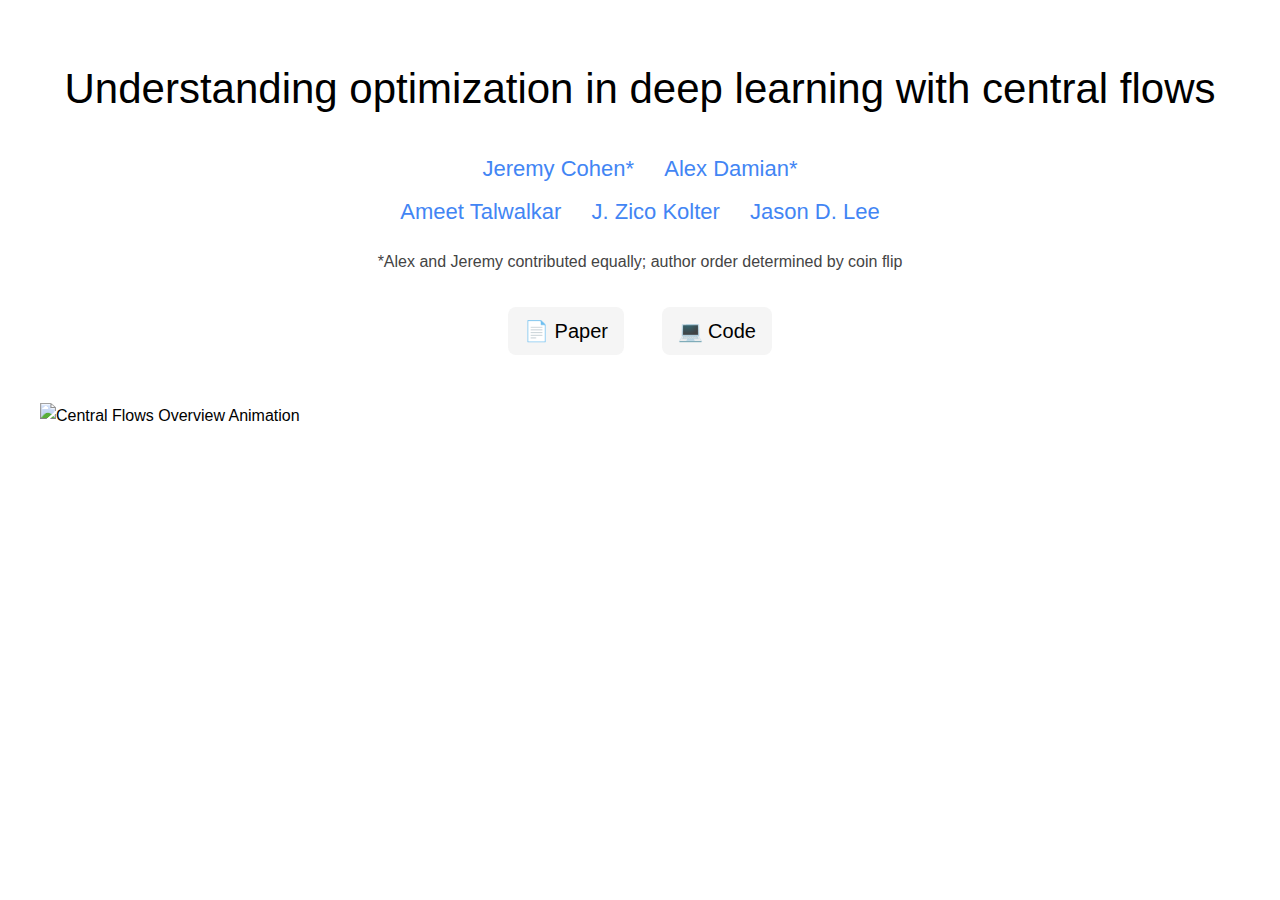
==== index.html @ a028b7a2 "initial commit" ====
<!DOCTYPE html>
<html lang="en">
<head>
    <meta charset="UTF-8">
    <meta name="viewport" content="width=device-width, initial-scale=1.0">
    <title>Central Flows</title>
    <link rel="stylesheet" href="https://cdnjs.cloudflare.com/ajax/libs/font-awesome/6.5.1/css/all.min.css">
    <style>
        body {
            font-family: -apple-system, BlinkMacSystemFont, "Segoe UI", Roboto, sans-serif;
            max-width: 1200px;
            margin: 60px auto;
            padding: 0 20px;
            line-height: 1.6;
            color: #000;
        }
        h1 {
            font-size: 42px;
            text-align: center;
            margin-bottom: 32px;
            font-weight: normal;
            line-height: 1.4;
        }
        .authors {
            text-align: center;
            margin-bottom: 32px;
            font-size: 22px;
        }
        .primary-authors {
            margin-bottom: 8px;
        }
        .author-name {
            margin: 0 12px;
        }
        .authors div:not(.equal-note) {
            margin-bottom: 8px;
        }
        .equal-note {
            font-size: 16px;
            margin-top: 20px;
            color: #444;
        }
        .gif-container {
            width: 100%;
        }
        .gif-container img {
            width: 100%;
            height: auto;
            display: block;
        }
        .links {
            text-align: center;
            margin-top: 24px;
            margin-bottom: 48px;
            font-size: 20px;
        }
        .links a {
            margin: 0 16px;
            display: inline-flex;
            align-items: center;
            text-decoration: none;
            background: #f5f5f5;
            padding: 8px 16px;
            border-radius: 8px;
            transition: background-color 0.2s;
            color: #000;
        }
        .links a:hover {
            background: #e0e0e0;
        }
        .links i {
            font-size: 1.2em;
            margin-right: 8px;
        }
        a:not(.links a) {
            color: #4285f4;
            text-decoration: none;
        }
        a:not(.links a):hover {
            color: #76a7f6;
        }
        .btn {
  display: inline-flex;
  align-items: center;
  gap: 8px;
  background: var(--blue);
  color: #fff;
  padding: 12px 24px;
  border-radius: 6px;
  font-weight: 500;
  transition: background 0.2s;
}
.btn:hover { background: #2563EB; }

        @media (max-width: 600px) {
            body {
                margin: 40px auto;
            }
            
            h1 {
                font-size: 36px;
            }
            
            .authors {
                font-size: 20px;
            }
        }
    </style>
</head>
<body>
    <h1>Understanding optimization in deep learning with central flows</h1>
    
    <div class="authors">
        <div class="primary-authors">
            <span class="author-name"><a href="https://jmcohen.github.io">Jeremy Cohen*</a></span>
            <span class="author-name"><a href="https://web.math.princeton.edu/~ad27/">Alex Damian*</a></span>
        </div>
        <div>
            <span class="author-name"><a href="https://www.cs.cmu.edu/~atalwalk/">Ameet Talwalkar</a></span>
            <span class="author-name"><a href="https://zicokolter.com">J. Zico Kolter</a></span>
            <span class="author-name"><a href="https://jasondlee88.github.io/">Jason D. Lee</a></span>
        </div>
        <div class="equal-note">
            *Alex and Jeremy contributed equally; author order determined by coin flip
        </div>
    </div>

    <div class="links">
        <a href="https://arxiv.org/abs/2410.24206">📄 Paper</a>
        <a href="https://github.com/locuslab/central_flows">💻 Code</a>
    </div>
    
    <div class="gif-container">
        <img src="https://jmcohen.github.io/images/overview.gif" alt="Central Flows Overview Animation">
    </div>

</body>
</html>
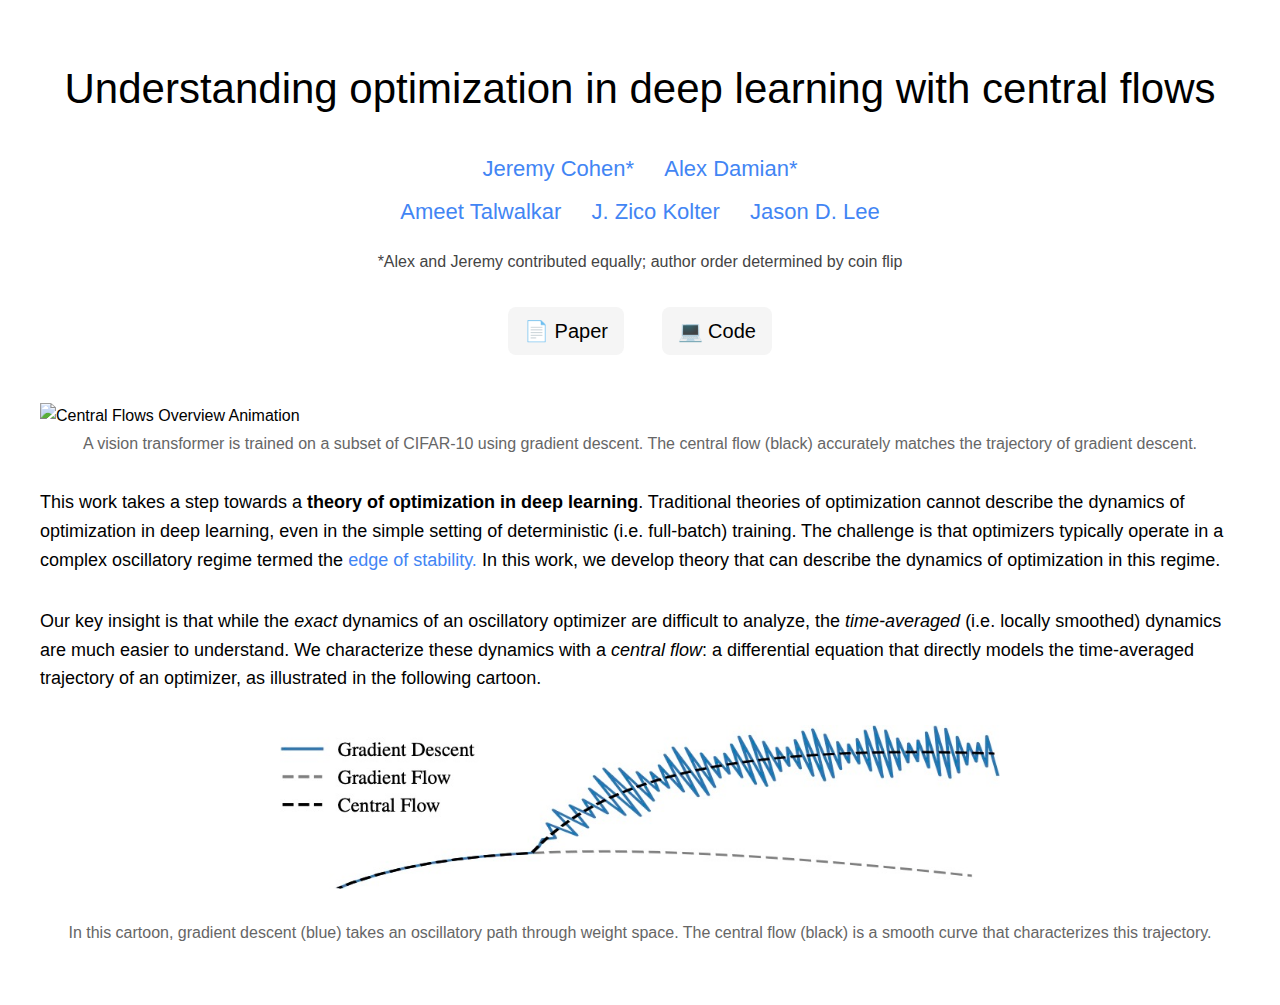
==== commit b53a2b22: "more" ====
--- a/index.html
+++ b/index.html
@@ -47,6 +47,39 @@
             width: 100%;
             height: auto;
             display: block;
+        }
+        .figure {
+            width: 60%;
+            margin: 32px auto;
+        }
+        .figure img {
+            width: 100%;
+            height: auto;
+            display: block;
+        }
+        .caption {
+            text-align: center;
+            color: #666;
+            font-size: 16px;
+            margin-top: 4px;
+            line-height: 1.5;
+        }
+        .intro-text {
+            text-align: left;
+            font-size: 18px;
+            margin-top: 32px;
+            line-height: 1.6;
+        }
+        .highlights {
+            list-style-type: disc;
+            margin-left: 24px;
+            margin-top: 16px;
+            margin-bottom: 32px;
+            font-size: 18px;
+            line-height: 1.6;
+        }
+        .highlights li {
+            margin-bottom: 12px;
         }
         .links {
             text-align: center;
@@ -133,6 +166,41 @@
     <div class="gif-container">
         <img src="https://jmcohen.github.io/images/overview.gif" alt="Central Flows Overview Animation">
     </div>
+    <div class="caption">
+        A vision transformer is trained on a subset of CIFAR-10 using gradient descent. The central flow (black) accurately matches the trajectory of gradient descent.
+    </div>
+
+    <!-- <p class="intro-text">
+        Neural networks are trained using optimization algorithms.  Yet, the theory of optimization does not play a role in the modern practice of deep learning.  Why?
+     </p> -->
+
+    <p class="intro-text">
+        This work takes a step towards a <strong>theory of optimization in deep learning</strong>. 
+        Traditional theories of optimization cannot describe the dynamics of optimization in deep learning, even in the simple setting of deterministic (i.e. full-batch) training.
+        The challenge is that optimizers typically operate in a complex oscillatory regime termed the <a href="https://arxiv.org/abs/2103.00065">edge of stability.</a>
+        In this work, we develop theory that can describe the dynamics of optimization in this regime.
+     </p>
+
+     <p class="intro-text">
+        Our key insight is that while the <em>exact</em> dynamics of an oscillatory optimizer are difficult to analyze, the <em>time-averaged</em> (i.e. locally smoothed) dynamics are much easier to understand.
+        We characterize these dynamics with a <em>central flow</em>: a differential equation that directly models the time-averaged trajectory of an optimizer, as illustrated in the following cartoon.
+     </p>
+
+     <div class="figure">
+        <img src="images/fig1.jpg", alt="Central flow cartoon">
+    </div>
+    <div class="caption">
+        In this cartoon, gradient descent (blue) takes an oscillatory path through weight space.  The central flow (black) is a smooth curve that characterizes this trajectory.
+    </div>
+
+    <!-- <p class="intro-text">
+        Here are some highlights of our results:
+    </p>
+    
+    <ul class="highlights">
+        <li>We give the <strong>first analysis of gradient descent</strong> that captures the algorithm's typical dynamics in deep learning.
+        <li>This analysis explains why deep learning loss behave as they do, and makes precise how the learning rate hyperparameter affects the optimization process.</li>
+    </ul> -->
 
 </body>
 </html>
